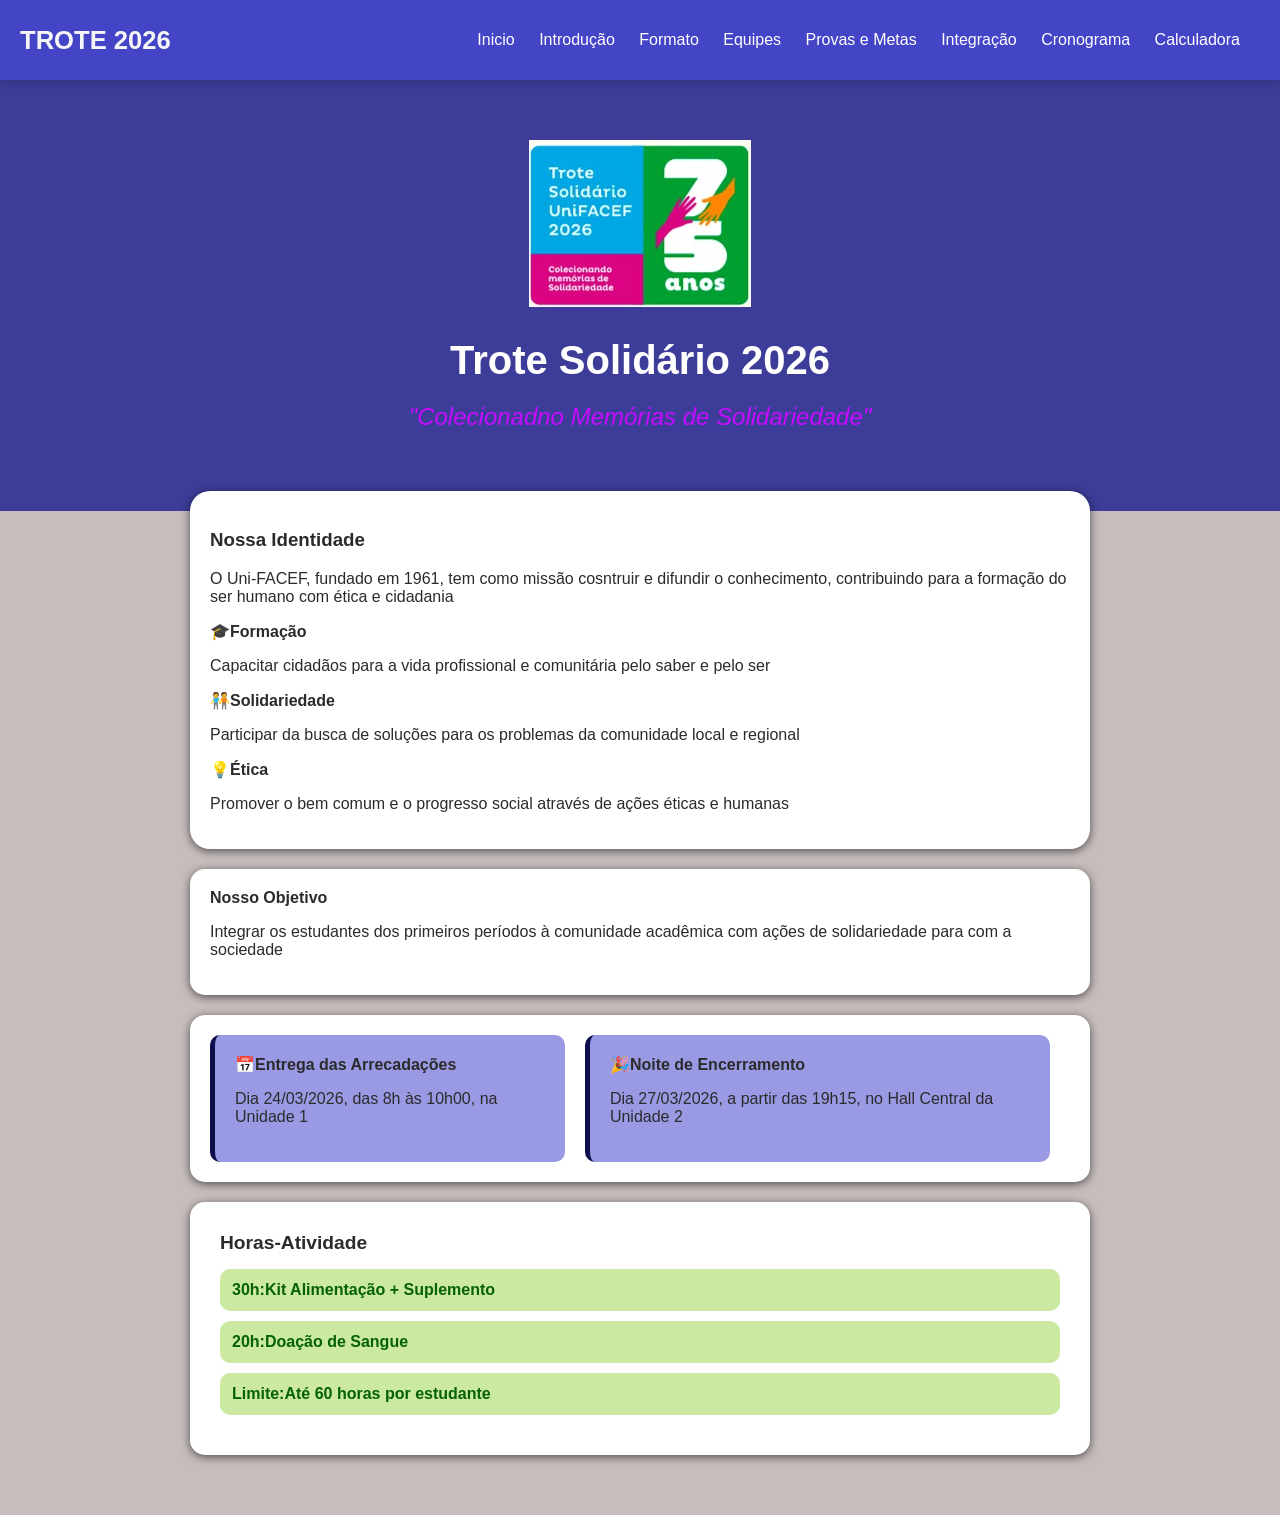
==== index.html @ eab3a76e "Site do Trote" ====
<!DOCTYPE html>
<html lang="pt-br">
    <head>
        <meta charset="UTF-8">
        <meta name="viewport" content="width=device-width, initial-scale=1.0">
        <title>Trote Solidário</title>
        <link rel="stylesheet" href="style.css">
    </head>
    <body>
        <nav class="menu"><!--Menu de navegação-->
            <div class="menu-container">
                <a href="index.html" class="menu-logo">TROTE 2026</a>
                <ul>
                    <li class="lista"><a href="index.html"> Inicio</a></li>
                    <li class="lista"><a href="introdução.html"> Introdução</a></li>
                    <li class="lista"><a href="formato.html"> Formato</a></li>
                    <li class="lista"><a href="equipes.html"> Equipes</a></li>
                    <li class="lista"><a href="provas.html"> Provas e Metas</a></li>
                    <li class="lista"><a href="integracao.html"> Integração</a></li>
                    <li class="lista"><a href="cronograma.html"> Cronograma</a></li>
                    <li class="lista"><a href="calculadora.html"> Calculadora</a></li>
                </ul>
            </div>
        </nav>
        <header class="cabecalho">
            <div class="cabecalho-container">
                <img src="Troteimage.jpeg" alt="Não apareceu a imagem" class="cb-logo">
                <h1>Trote Solidário 2026</h1>
                <h2>"Colecionadno Memórias de Solidariedade"</h2>
            </div>
        </header>
        <main class="principal">
            <section class="missao-valores">
                <h3>Nossa Identidade</h3>
                <p>O Uni-FACEF, fundado em 1961, tem como missão cosntruir e difundir o 
                conhecimento, contribuindo para a formação do ser humano com ética e cidadania</p>
                <div class="pilares-container">
                    <div class="pilar">
                        <strong>🎓Formação</strong>
                        <p>Capacitar cidadãos para a vida profissional e comunitária pelo saber e pelo ser</p>
                    </div>
                    <div class="pilar">
                        <strong>🧑‍🤝‍🧑Solidariedade</strong>
                        <p>Participar da busca de soluções para os problemas da comunidade local e regional</p>
                    </div>
                    <div class="pilar">
                        <strong>💡Ética</strong>
                        <p>Promover o bem comum e o progresso social através de ações éticas e humanas</p>
                    </div>
                </div>

            </section>
            <section class="objetivo">
                <div>
                    <strong>Nosso Objetivo</strong>
                    <p>Integrar os estudantes dos primeiros períodos à comunidade acadêmica com ações de solidariedade para com a sociedade</p>
                </div>
            </section>
            <section class="arrecadacoes">
                <div class="encerramento">
                    <strong>📅Entrega das Arrecadações</strong>
                    <p>Dia 24/03/2026, das 8h às 10h00, na Unidade 1</p>
                </div>
                <div class="encerramento">
                    <strong>🎉Noite de Encerramento</strong>
                    <p>Dia 27/03/2026, a partir das 19h15, no Hall Central da Unidade 2</p>
                </div>
            </section>
            <section class="atividade-container">
                <strong class="hora">Horas-Atividade</strong>
                <div class="doacao">
                    <strong>30h:</strong>Kit Alimentação + Suplemento
                </div>
                <div class="doacao">
                    <strong>20h:</strong>Doação de Sangue
                </div>
                <div class="doacao">
                    <strong>Limite:</strong>Até 60 horas por estudante
                </div>
            </section>     
        </main>
    </body>
</html>
---- style.css ----
body{
    margin: 0; font-family: 'Segoe UI', sans-serif;
    background-color: rgb(199, 189, 189); color: rgb(44, 43, 43);

}
.menu{
    background-color: rgb(68, 68, 199); padding: 15px 0;
    position: sticky; top: 0; z-index: 1000; box-shadow: 0 2px 10px rgba(0, 0,0, 0.2);

}
.menu-container{
    max-width: 1000;
    margin: 0 auto;
    display: flex;
    align-items: center;
    justify-content: space-between;
    padding: 0 20px;
}
.menu-logo{
    color: whitesmoke;
    text-decoration: none;
    font-weight: bold;
    font-size: 1.6rem;
    text-transform: uppercase;
}
nav ul li a{
    color: white;
    text-decoration: none;
    transition: color 0.3s;
}
.lista{
    list-style: none;
    display: inline-block;
    margin-right: 20px;
    cursor: pointer;
    font-size: 1rem;
}
nav ul li a:hover{
    color: aqua;
}
.cabecalho{
    background-color: rgb(61, 61, 153); color: white; padding: 60px 20px; 
    text-align: center;
}
.cabecalho h1{
    font-size: 2.5rem; margin-bottom: 5px;
}
.cabecalho h2{
    font-weight: 300;
    font-style: italic;
    color: rgb(198, 12, 255);
}
.principal{
    max-width: 900px; margin: -40px auto 40px; padding: 20px; /*-40px subiu, auto */
}
.missao-valores{
    background-color: rgb(255, 255, 255);
    border-radius: 20px;
    box-shadow: 0 2px 10px rgba(0, 0,0, 0.6);
    padding: 20px;
    margin-bottom: 20px;
}
.objetivo{
    background-color: white;
    border-radius: 15px;
    box-shadow: 0 2px 10px rgba(0, 0,0, 0.6);
    padding: 20px;
    margin-bottom: 20px;

}
.arrecadacoes{
    background-color: white;
    border-radius: 15px;
    box-shadow: 0 2px 10px rgba(0, 0,0, 0.6);
    padding: 20px;
    margin-bottom: 20px;
    display: flex;
    justify-content: center;

    

}
.encerramento{
    background-color: rgb(153, 153, 228);
    padding: 20px;
    display: inline-block;
    margin-right: 20px;
    border-radius: 10px;
    border-left: 5px solid rgb(14, 14, 78);
}
.atividade-container{
    background-color: white;
    padding: 30px;
    box-shadow: 0 2px 10px rgba(0, 0,0, 0.6);
    border-radius: 15px;

}
.doacao{
    margin-bottom: 10px;
    color: rgb(4, 97, 4);
    background-color: rgb(204, 233, 162);
    padding: 12px;
    border-radius: 10px;
    font-weight: bold;
    transition: transform 0.3s ease;
    cursor: pointer;
}
.doacao:hover{
    transform: translateY(-3px);
}
.hora{
    font-size: 1.2rem;
    display: block;
    margin-bottom: 15px;
}
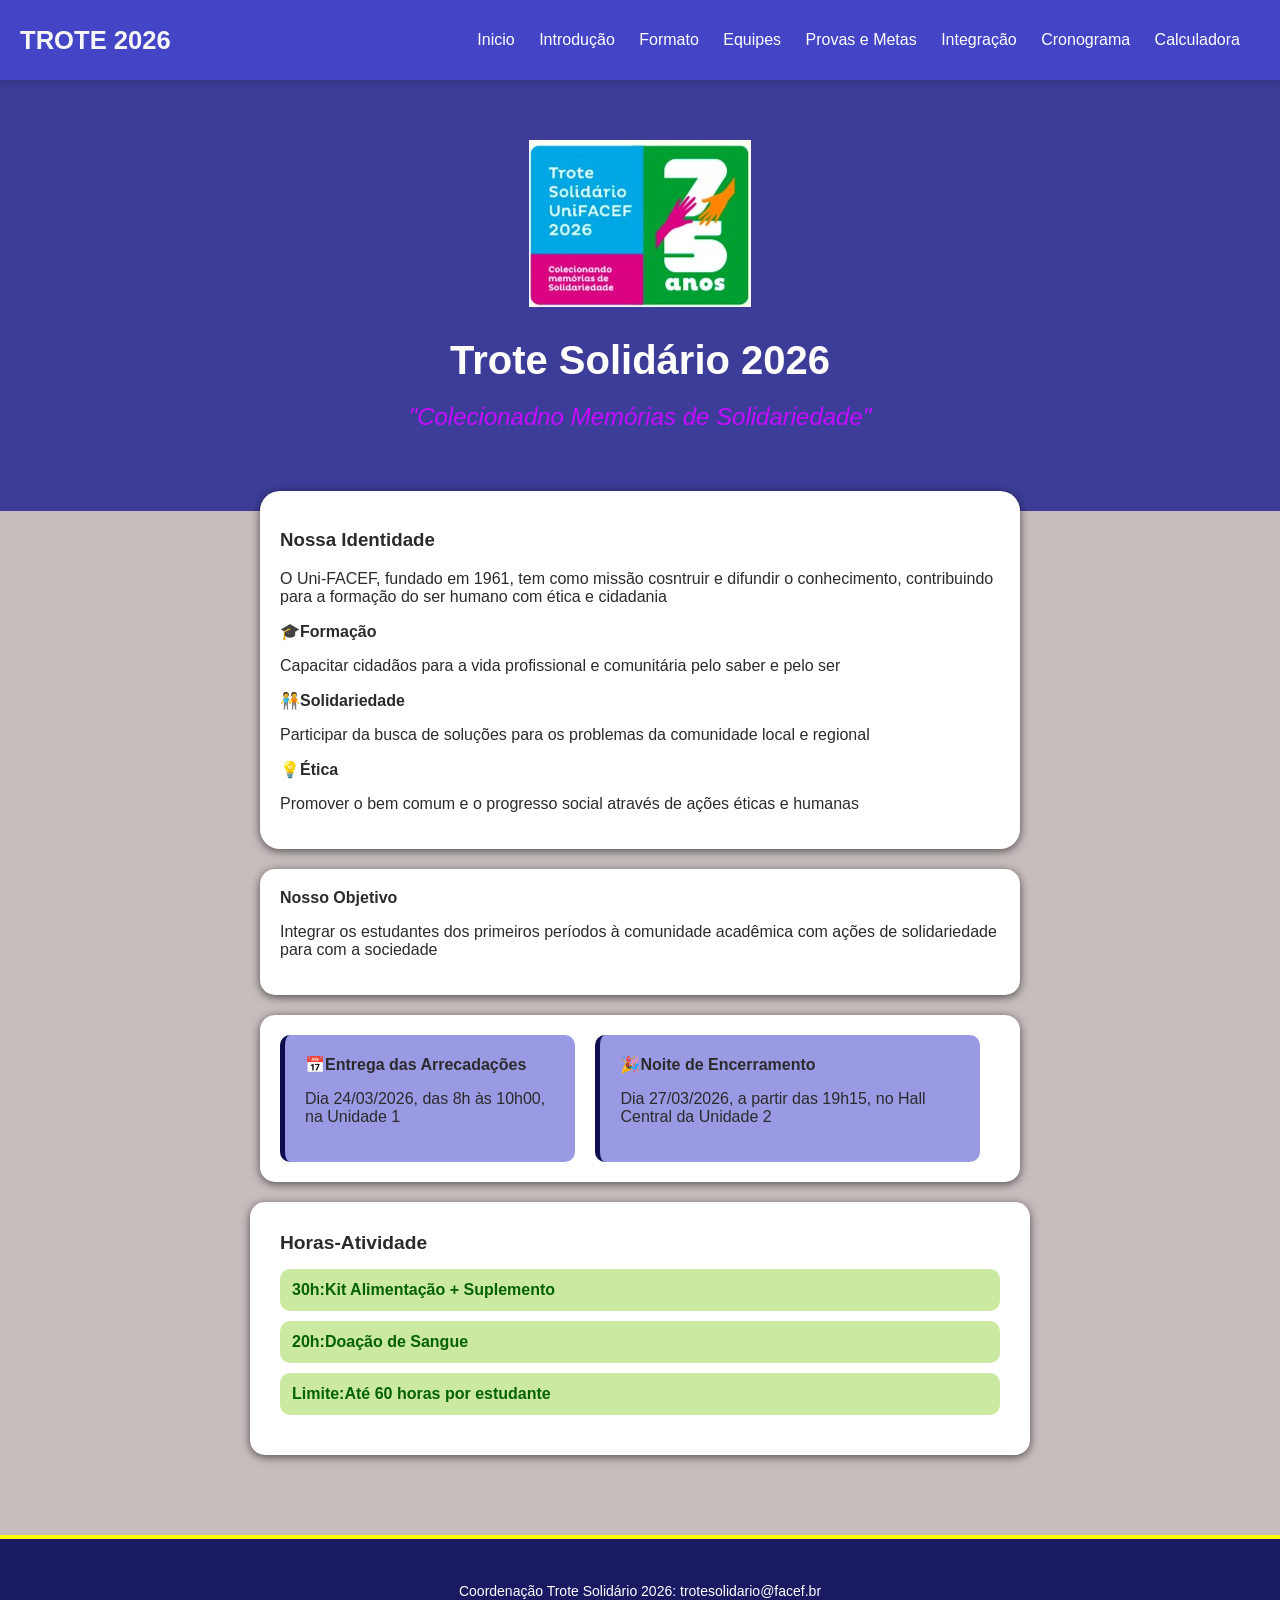
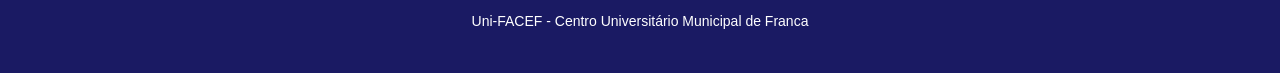
==== commit 70a5a404: "Site Trote" ====
--- a/index.html
+++ b/index.html
@@ -79,5 +79,9 @@
                 </div>
             </section>     
         </main>
+        <footer>
+            <p>Coordenação Trote Solidário 2026: trotesolidario@facef.br</p>
+            <p>Uni-FACEF - Centro Universitário Municipal de Franca</p>
+        </footer>
     </body>
 </html>
--- a/style.css
+++ b/style.css
@@ -51,7 +51,7 @@
     color: rgb(198, 12, 255);
 }
 .principal{
-    max-width: 900px; margin: -40px auto 40px; padding: 20px; /*-40px subiu, auto */
+    max-width: 900px; margin: -60px auto 40px; padding: 20px; /*-40px subiu, auto */
 }
 .missao-valores{
     background-color: rgb(255, 255, 255);
@@ -113,3 +113,199 @@
     display: block;
     margin-bottom: 15px;
 }
+.texto-introducao p {
+    line-height: 1.6; /* melhora a leitura de textos longos */
+    margin-bottom: 20px;
+    text-align: justify; /* alinhamento justificado - alinha à esquerda e à direta */
+}
+.lista-valores {
+    list-style: none;
+    padding: 0;
+}
+.lista-valores li {
+    background: #eef5ff;
+    padding: 15px;
+    margin-bottom: 10px;
+    border-radius: 8px;
+    border-left: 5px solid #1e3c72;
+}
+section {
+  
+    background: white;
+    margin-bottom: 20px;
+    padding: 20px 18px;
+    border-radius: 12px;
+    box-shadow: 0 5px 15px rgba(0,0,0,0.1);
+    margin-top: 20px;
+    width: 80%;
+    margin: 20px auto;
+}
+table{
+    width: 100%; border-collapse: collapse; margin-top: 20px;
+    background-color: white;
+}
+th,td{
+    padding: 15px; text-align: left; 
+    border-bottom: 1px solid #dddd;
+}
+th{
+    background-color: #2a5298;
+}
+.box-amarela{
+    width: 25px; height: 25px;
+    border-radius: 4px;
+    background-color: yellow;
+}
+.box-verde{
+    width: 25px; height: 25px;
+    border-radius: 4px;
+    background-color: rgb(30, 255, 0);
+}
+.box-laranja{
+    width: 25px; height: 25px;
+    border-radius: 4px;
+    background-color: rgb(255, 176, 5);
+}
+.box-lescuro{
+    width: 25px; height: 25px;
+    border-radius: 4px;
+    background-color: rgb(255, 94, 0);
+}
+.box-preto{
+    width: 25px; height: 25px;
+    border-radius: 4px;
+    background-color: rgb(0, 0, 0);
+}
+.box-vermelho{
+    width: 25px; height: 25px;
+    border-radius: 4px;
+    background-color: rgb(255, 0, 0);
+}
+.box-rosa{
+    width: 25px; height: 25px;
+    border-radius: 4px;
+    background-color: rgb(187, 22, 146);
+}
+.box-roxo{
+    width: 25px; height: 25px;
+    border-radius: 4px;
+    background-color: rgb(112, 26, 86);
+}
+.box-cinza{
+    width: 25px; height: 25px;
+    border-radius: 4px;
+    background-color: rgb(124, 124, 119);
+}
+.lista-doacao{
+    background-color: rgb(214, 214, 126);
+    list-style: none;
+    border: 4px dashed #f0c36d;
+    padding: 15px;
+    border-radius: 10px;
+    margin: 0;
+}
+.sup{
+    border-left: 3px solid red;
+    background-color: #f5acac;
+}
+.amarelo{
+    color: rgb(202, 202, 104);
+}
+.amarelo-container{
+    background-color:#ebeaac;
+    border-left: 3px solid yellow;
+}
+footer {
+    background-color: rgb(26, 26, 99);
+    color: white;
+    padding: 30px 20px;
+    text-align: center;
+    border-top: solid yellow 4px;
+    font-size: 14px;
+}
+.evento{
+    margin-bottom: 25px;
+    position: relative; /*move o elemento html se alterar elementos ao lado*/
+
+}
+.evento::before{/*elemento fantasma aparece como 1 elemento*/
+    content: "";/*modo arquiteto*/
+    width: 12px;
+    height: 12px;
+    background: rgb(255, 0, 0);
+    border-radius: 50%;
+    position: absolute;
+    left: -15px;
+    top: 5px;
+}
+.timeline{
+    border-left: 3px solid blue;
+    padding-left: 7px;
+    margin-top: 20px;
+}
+.grid-locais{
+    display: flex;
+    gap: 20px;
+}
+.unidade{
+    flex: 1;
+    background: rgb(221, 217, 217);
+    padding: 15px;
+    border-radius: 8px;
+    border: 1px solid whitesmoke;
+}
+.unidade h4{
+    color: rgb(24, 24, 133);
+    margin-top: 0;
+}
+.tabela-etapas{
+    width: 100%;
+    border-collapse: collapse;
+    background-color: #f5f5f5;
+    border-radius: 8px;
+}
+.tabela-etapas th{
+    background-color: #1e3f75;
+    color: white;
+    padding: 12px;
+}
+.tabela-etapas td{
+    padding: 10px;
+    border-bottom: 1px solid #ddd;
+}
+.lista-medalha{
+    list-style: none;
+    padding: 0;
+}
+.lista-medalha li{
+    background-color: rgb(174, 174, 202);
+    border-left: 3px solid rgb(49, 49, 92);
+    border-radius: 8px;
+    padding: 15px;
+    margin-bottom: 12px;
+}
+.honra{
+    background-color: #e2e1b8;
+    border-left: solid 3px yellow;
+}
+.grid-formato{
+    display: flex;
+    gap:20px;
+    margin-top: 20px;
+    align-items: center;
+    max-width: 1100px;
+    margin: auto;
+}
+.etapa{
+    flex: 1;
+    background: rgb(209, 208, 214);
+    padding: 20px;
+    border-radius: 8px;
+    border-left: 5px solid rgb(49, 54, 85);
+}
+.cor-amarelo{
+    list-style: none;
+    color: #bbb156;
+    padding-left: 0;
+    margin-left: 0;
+}
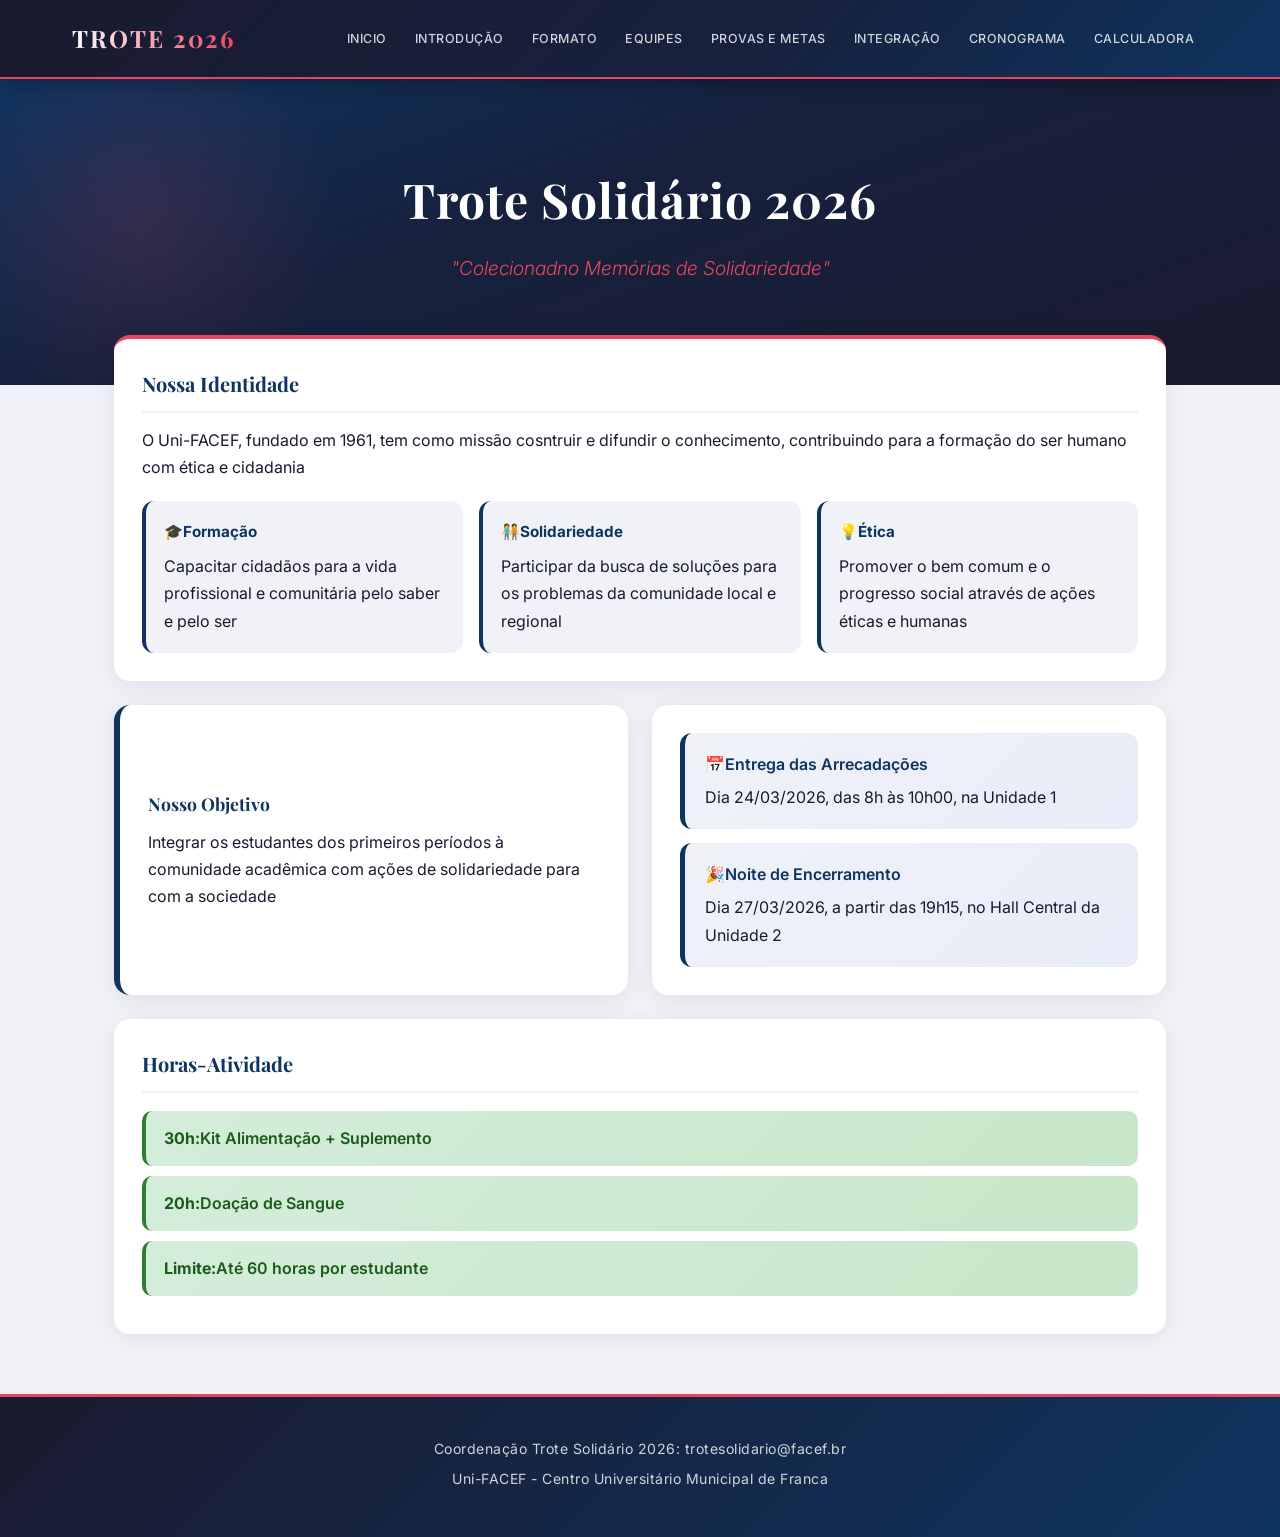
==== commit d7e1b278: "site final" ====
--- a/index.html
+++ b/index.html
@@ -4,7 +4,9 @@
         <meta charset="UTF-8">
         <meta name="viewport" content="width=device-width, initial-scale=1.0">
         <title>Trote Solidário</title>
-        <link rel="stylesheet" href="style.css">
+        <link rel="preconnect" href="https://fonts.googleapis.com">
+    <link rel="preconnect" href="https://fonts.gstatic.com" crossorigin>
+    <link rel="stylesheet" href="style.css">
     </head>
     <body>
         <nav class="menu"><!--Menu de navegação-->
@@ -24,12 +26,11 @@
         </nav>
         <header class="cabecalho">
             <div class="cabecalho-container">
-                <img src="Troteimage.jpeg" alt="Não apareceu a imagem" class="cb-logo">
                 <h1>Trote Solidário 2026</h1>
                 <h2>"Colecionadno Memórias de Solidariedade"</h2>
             </div>
         </header>
-        <main class="principal">
+        <main class="principal index-principal">
             <section class="missao-valores">
                 <h3>Nossa Identidade</h3>
                 <p>O Uni-FACEF, fundado em 1961, tem como missão cosntruir e difundir o 
--- a/style.css
+++ b/style.css
@@ -1,311 +1,661 @@
-body{
-    margin: 0; font-family: 'Segoe UI', sans-serif;
-    background-color: rgb(199, 189, 189); color: rgb(44, 43, 43);
-
-}
-.menu{
-    background-color: rgb(68, 68, 199); padding: 15px 0;
-    position: sticky; top: 0; z-index: 1000; box-shadow: 0 2px 10px rgba(0, 0,0, 0.2);
-
-}
-.menu-container{
-    max-width: 1000;
+@import url('https://fonts.googleapis.com/css2?family=Inter:wght@300;400;500;600;700&family=Playfair+Display:wght@700&display=swap');
+
+/* ── Reset & Base ── */
+*, *::before, *::after { box-sizing: border-box; margin: 0; padding: 0; }
+
+body {
+    font-family: 'Inter', sans-serif;
+    background: #f0f2f8;
+    color: #1a1a2e;
+    line-height: 1.7;
+}
+
+/* ── Menu ── */
+.menu {
+    background: linear-gradient(135deg, #1a1a2e 0%, #16213e 60%, #0f3460 100%);
+    padding: 0;
+    position: sticky;
+    top: 0;
+    z-index: 1000;
+    box-shadow: 0 4px 20px rgba(0,0,0,0.3);
+    border-bottom: 2px solid #e94560;
+}
+
+.menu-container {
+    max-width: 1200px;
     margin: 0 auto;
     display: flex;
     align-items: center;
     justify-content: space-between;
-    padding: 0 20px;
-}
-.menu-logo{
-    color: whitesmoke;
+    padding: 0 32px;
+}
+
+.menu-logo {
+    color: #ffffff;
     text-decoration: none;
-    font-weight: bold;
-    font-size: 1.6rem;
+    font-family: 'Playfair Display', serif;
+    font-weight: 700;
+    font-size: 1.5rem;
+    letter-spacing: 2px;
+    padding: 18px 0;
     text-transform: uppercase;
-}
-nav ul li a{
+    background: linear-gradient(90deg, #fff, #e94560);
+    background-clip: text;
+    -webkit-background-clip: text;
+    -webkit-text-fill-color: transparent;
+}
+
+nav ul {
+    display: flex;
+    list-style: none;
+    gap: 0;
+    margin: 0;
+    padding: 0;
+}
+
+.lista {
+    list-style: none;
+    margin: 0;
+    cursor: pointer;
+    font-size: 0.82rem;
+    font-weight: 500;
+    letter-spacing: 0.5px;
+}
+
+nav ul li a {
+    color: rgba(255,255,255,0.8);
+    text-decoration: none;
+    transition: all 0.25s;
+    padding: 20px 14px;
+    display: block;
+    text-transform: uppercase;
+    font-size: 0.78rem;
+}
+
+nav ul li a:hover {
+    color: #e94560;
+    background: rgba(233,69,96,0.08);
+}
+
+/* ── Cabeçalho ── */
+.cabecalho {
+    background: linear-gradient(160deg, #0f3460 0%, #16213e 40%, #1a1a2e 100%);
     color: white;
-    text-decoration: none;
-    transition: color 0.3s;
-}
-.lista{
-    list-style: none;
-    display: inline-block;
-    margin-right: 20px;
-    cursor: pointer;
-    font-size: 1rem;
-}
-nav ul li a:hover{
-    color: aqua;
-}
-.cabecalho{
-    background-color: rgb(61, 61, 153); color: white; padding: 60px 20px; 
+    padding: 80px 20px 100px;
     text-align: center;
-}
-.cabecalho h1{
-    font-size: 2.5rem; margin-bottom: 5px;
-}
-.cabecalho h2{
+    position: relative;
+    overflow: hidden;
+}
+
+.cabecalho::before {
+    content: '';
+    position: absolute;
+    top: -60px; left: -60px;
+    width: 400px; height: 400px;
+    background: radial-gradient(circle, rgba(233,69,96,0.15) 0%, transparent 70%);
+    border-radius: 50%;
+}
+
+.cabecalho-container { position: relative; z-index: 1; }
+
+.cb-logo {
+    width: 100px; height: 100px;
+    object-fit: cover;
+    border-radius: 50%;
+    border: 3px solid #e94560;
+    margin-bottom: 20px;
+    box-shadow: 0 0 30px rgba(233,69,96,0.4);
+}
+
+.cabecalho h1 {
+    font-family: 'Playfair Display', serif;
+    font-size: 3rem;
+    margin-bottom: 12px;
+    letter-spacing: 1px;
+}
+
+.cabecalho h2 {
     font-weight: 300;
     font-style: italic;
-    color: rgb(198, 12, 255);
-}
-.principal{
-    max-width: 900px; margin: -60px auto 40px; padding: 20px; /*-40px subiu, auto */
-}
-.missao-valores{
-    background-color: rgb(255, 255, 255);
-    border-radius: 20px;
-    box-shadow: 0 2px 10px rgba(0, 0,0, 0.6);
-    padding: 20px;
-    margin-bottom: 20px;
-}
-.objetivo{
-    background-color: white;
-    border-radius: 15px;
-    box-shadow: 0 2px 10px rgba(0, 0,0, 0.6);
-    padding: 20px;
-    margin-bottom: 20px;
-
-}
-.arrecadacoes{
-    background-color: white;
-    border-radius: 15px;
-    box-shadow: 0 2px 10px rgba(0, 0,0, 0.6);
-    padding: 20px;
-    margin-bottom: 20px;
-    display: flex;
+    color: #e94560;
+    font-size: 1.2rem;
+}
+
+/* ── Principal (grid 2 col) ── */
+.principal {
+    max-width: 1100px;
+    margin: -50px auto 60px;
+    padding: 0 24px;
+    position: relative;
+    z-index: 2;
+    display: grid;
+    grid-template-columns: 1fr 1fr;
+    gap: 24px;
+}
+
+/* ── Sections genéricas ── */
+section {
+    background: white;
+    border-radius: 16px;
+    box-shadow: 0 4px 24px rgba(0,0,0,0.08);
+    padding: 28px;
+    margin: 0;
+    width: auto;
+    transition: transform 0.2s, box-shadow 0.2s;
+}
+
+section:hover {
+    transform: translateY(-3px);
+    box-shadow: 0 8px 32px rgba(0,0,0,0.12);
+}
+
+section h3, section h1 {
+    font-family: 'Playfair Display', serif;
+    color: #0f3460;
+    font-size: 1.25rem;
+    margin-bottom: 14px;
+    padding-bottom: 10px;
+    border-bottom: 2px solid #f0f2f8;
+}
+
+/* ── Missão-valores (full width) ── */
+.missao-valores {
+    background: white;
+    border-radius: 16px;
+    box-shadow: 0 4px 24px rgba(0,0,0,0.08);
+    padding: 28px;
+    grid-column: 1 / -1;
+    border-top: 4px solid #e94560;
+    margin: 0;
+    transition: transform 0.2s, box-shadow 0.2s;
+}
+
+.missao-valores:hover {
+    transform: translateY(-3px);
+    box-shadow: 0 8px 32px rgba(0,0,0,0.12);
+}
+
+.missao-valores h3 {
+    font-family: 'Playfair Display', serif;
+    color: #0f3460;
+    font-size: 1.25rem;
+    margin-bottom: 14px;
+    padding-bottom: 10px;
+    border-bottom: 2px solid #f0f2f8;
+}
+
+.pilares-container {
+    display: flex;
+    gap: 16px;
+    margin-top: 20px;
+}
+
+.pilar {
+    flex: 1;
+    background: #f0f2f8;
+    border-radius: 12px;
+    padding: 18px;
+    border-left: 4px solid #0f3460;
+}
+
+.pilar strong {
+    display: block;
+    color: #0f3460;
+    margin-bottom: 8px;
+    font-size: 0.95rem;
+}
+
+/* ── Objetivo ── */
+.objetivo {
+    background: white;
+    border-radius: 16px;
+    box-shadow: 0 4px 24px rgba(0,0,0,0.08);
+    padding: 28px;
+    margin: 0;
+    display: flex;
+    align-items: center;
+    border-left: 6px solid #0f3460;
+    transition: transform 0.2s, box-shadow 0.2s;
+}
+
+.objetivo:hover {
+    transform: translateY(-3px);
+    box-shadow: 0 8px 32px rgba(0,0,0,0.12);
+}
+
+.objetivo strong {
+    font-family: 'Playfair Display', serif;
+    font-size: 1.1rem;
+    color: #0f3460;
+    display: block;
+    margin-bottom: 10px;
+}
+
+/* ── Arrecadações ── */
+.arrecadacoes {
+    background: white;
+    border-radius: 16px;
+    box-shadow: 0 4px 24px rgba(0,0,0,0.08);
+    padding: 28px;
+    margin: 0;
+    display: flex;
+    flex-direction: column;
+    gap: 14px;
     justify-content: center;
-
-    
-
-}
-.encerramento{
-    background-color: rgb(153, 153, 228);
-    padding: 20px;
-    display: inline-block;
-    margin-right: 20px;
+    transition: transform 0.2s, box-shadow 0.2s;
+}
+
+.arrecadacoes:hover {
+    transform: translateY(-3px);
+    box-shadow: 0 8px 32px rgba(0,0,0,0.12);
+}
+
+.encerramento {
+    background: linear-gradient(135deg, #f0f2f8, #e8ecf8);
+    padding: 18px 20px;
+    border-radius: 12px;
+    border-left: 5px solid #0f3460;
+    margin: 0;
+    display: block;
+}
+
+.encerramento strong {
+    display: block;
+    color: #0f3460;
+    margin-bottom: 6px;
+    font-weight: 600;
+}
+
+/* ── Atividade Container (full width) ── */
+.atividade-container {
+    background: white;
+    padding: 28px;
+    box-shadow: 0 4px 24px rgba(0,0,0,0.08);
+    border-radius: 16px;
+    margin: 0;
+    grid-column: 1 / -1;
+}
+
+.hora {
+    font-family: 'Playfair Display', serif;
+    font-size: 1.25rem;
+    display: block;
+    margin-bottom: 18px;
+    color: #0f3460;
+    border-bottom: 2px solid #f0f2f8;
+    padding-bottom: 10px;
+}
+
+.doacao {
+    margin-bottom: 10px;
+    color: #1a5c1a;
+    background: linear-gradient(135deg, #d4edda, #c8e6c9);
+    padding: 14px 18px;
     border-radius: 10px;
-    border-left: 5px solid rgb(14, 14, 78);
-}
-.atividade-container{
-    background-color: white;
-    padding: 30px;
-    box-shadow: 0 2px 10px rgba(0, 0,0, 0.6);
-    border-radius: 15px;
-
-}
-.doacao{
-    margin-bottom: 10px;
-    color: rgb(4, 97, 4);
-    background-color: rgb(204, 233, 162);
-    padding: 12px;
-    border-radius: 10px;
-    font-weight: bold;
-    transition: transform 0.3s ease;
+    font-weight: 600;
+    transition: transform 0.25s, box-shadow 0.25s;
     cursor: pointer;
-}
-.doacao:hover{
-    transform: translateY(-3px);
-}
-.hora{
-    font-size: 1.2rem;
-    display: block;
-    margin-bottom: 15px;
-}
+    border-left: 4px solid #2e7d32;
+}
+
+.doacao:hover {
+    transform: translateX(6px);
+    box-shadow: 4px 0 16px rgba(46,125,50,0.2);
+}
+
+/* ── Texto introdução ── */
 .texto-introducao p {
-    line-height: 1.6; /* melhora a leitura de textos longos */
-    margin-bottom: 20px;
-    text-align: justify; /* alinhamento justificado - alinha à esquerda e à direta */
-}
+    line-height: 1.8;
+    margin-bottom: 16px;
+    text-align: justify;
+    color: #444;
+}
+
 .lista-valores {
     list-style: none;
     padding: 0;
 }
+
 .lista-valores li {
-    background: #eef5ff;
-    padding: 15px;
+    background: #f0f2f8;
+    padding: 14px 18px;
     margin-bottom: 10px;
-    border-radius: 8px;
-    border-left: 5px solid #1e3c72;
-}
-section {
-  
-    background: white;
-    margin-bottom: 20px;
-    padding: 20px 18px;
+    border-radius: 10px;
+    border-left: 5px solid #0f3460;
+    transition: transform 0.2s;
+}
+
+.lista-valores li:hover { transform: translateX(4px); }
+
+/* ── Tables ── */
+table {
+    width: 100%;
+    border-collapse: collapse;
+    margin-top: 20px;
+    background: white;
     border-radius: 12px;
-    box-shadow: 0 5px 15px rgba(0,0,0,0.1);
-    margin-top: 20px;
-    width: 80%;
-    margin: 20px auto;
-}
-table{
-    width: 100%; border-collapse: collapse; margin-top: 20px;
-    background-color: white;
-}
-th,td{
-    padding: 15px; text-align: left; 
-    border-bottom: 1px solid #dddd;
-}
-th{
-    background-color: #2a5298;
-}
-.box-amarela{
-    width: 25px; height: 25px;
-    border-radius: 4px;
-    background-color: yellow;
-}
-.box-verde{
-    width: 25px; height: 25px;
-    border-radius: 4px;
-    background-color: rgb(30, 255, 0);
-}
-.box-laranja{
-    width: 25px; height: 25px;
-    border-radius: 4px;
-    background-color: rgb(255, 176, 5);
-}
-.box-lescuro{
-    width: 25px; height: 25px;
-    border-radius: 4px;
-    background-color: rgb(255, 94, 0);
-}
-.box-preto{
-    width: 25px; height: 25px;
-    border-radius: 4px;
-    background-color: rgb(0, 0, 0);
-}
-.box-vermelho{
-    width: 25px; height: 25px;
-    border-radius: 4px;
-    background-color: rgb(255, 0, 0);
-}
-.box-rosa{
-    width: 25px; height: 25px;
-    border-radius: 4px;
-    background-color: rgb(187, 22, 146);
-}
-.box-roxo{
-    width: 25px; height: 25px;
-    border-radius: 4px;
-    background-color: rgb(112, 26, 86);
-}
-.box-cinza{
-    width: 25px; height: 25px;
-    border-radius: 4px;
-    background-color: rgb(124, 124, 119);
-}
-.lista-doacao{
-    background-color: rgb(214, 214, 126);
+    overflow: hidden;
+    box-shadow: 0 2px 12px rgba(0,0,0,0.06);
+}
+
+th, td {
+    padding: 14px 18px;
+    text-align: left;
+    border-bottom: 1px solid #eee;
+    font-size: 0.9rem;
+}
+
+th {
+    background: linear-gradient(135deg, #0f3460, #16213e);
+    color: white;
+    font-weight: 600;
+    letter-spacing: 0.5px;
+    font-size: 0.82rem;
+    text-transform: uppercase;
+}
+
+tr:hover td { background: #f8f9ff; }
+
+/* ── Color boxes ── */
+.box-amarela, .box-verde, .box-laranja, .box-lescuro,
+.box-preto, .box-vermelho, .box-rosa, .box-roxo, .box-cinza {
+    width: 28px; height: 28px;
+    border-radius: 6px;
+    box-shadow: 0 2px 6px rgba(0,0,0,0.2);
+}
+.box-amarela  { background: #f7d94c; }
+.box-verde    { background: #2ecc71; }
+.box-laranja  { background: #f39c12; }
+.box-lescuro  { background: #e67e22; }
+.box-preto    { background: #2c2c2c; }
+.box-vermelho { background: #e74c3c; }
+.box-rosa     { background: #d63185; }
+.box-roxo     { background: #8e44ad; }
+.box-cinza    { background: #95a5a6; }
+
+/* ── Lista doação ── */
+.lista-doacao {
+    background: linear-gradient(135deg, #fef9c3, #fef08a);
     list-style: none;
-    border: 4px dashed #f0c36d;
-    padding: 15px;
-    border-radius: 10px;
-    margin: 0;
-}
-.sup{
-    border-left: 3px solid red;
-    background-color: #f5acac;
-}
-.amarelo{
-    color: rgb(202, 202, 104);
-}
-.amarelo-container{
-    background-color:#ebeaac;
-    border-left: 3px solid yellow;
-}
+    border: 3px dashed #f0c36d;
+    padding: 18px;
+    border-radius: 12px;
+    margin: 0;
+}
+
+/* ── Sup / Amarelo ── */
+.sup {
+    border-left: 4px solid #e74c3c;
+    background: #fde8e8;
+    border-radius: 0 8px 8px 0;
+    padding-left: 12px;
+}
+
+.amarelo { color: #b8860b; }
+
+.amarelo-container {
+    background: linear-gradient(135deg, #fffde7, #fff9c4);
+    border-left: 4px solid #f7d94c;
+    border-radius: 0 10px 10px 0;
+    padding: 12px 16px;
+}
+
+/* ── Footer ── */
 footer {
-    background-color: rgb(26, 26, 99);
-    color: white;
-    padding: 30px 20px;
+    background: linear-gradient(135deg, #1a1a2e 0%, #0f3460 100%);
+    color: rgba(255,255,255,0.8);
+    padding: 40px 24px;
     text-align: center;
-    border-top: solid yellow 4px;
-    font-size: 14px;
-}
-.evento{
-    margin-bottom: 25px;
-    position: relative; /*move o elemento html se alterar elementos ao lado*/
-
-}
-.evento::before{/*elemento fantasma aparece como 1 elemento*/
-    content: "";/*modo arquiteto*/
-    width: 12px;
-    height: 12px;
-    background: rgb(255, 0, 0);
+    border-top: 3px solid #e94560;
+    font-size: 0.88rem;
+    letter-spacing: 0.5px;
+}
+
+footer p { margin-bottom: 6px; }
+
+/* ── Evento / Timeline ── */
+.evento {
+    margin-bottom: 28px;
+    position: relative;
+    padding-left: 6px;
+}
+
+.evento::before {
+    content: "";
+    width: 14px; height: 14px;
+    background: #e94560;
     border-radius: 50%;
     position: absolute;
-    left: -15px;
-    top: 5px;
-}
-.timeline{
-    border-left: 3px solid blue;
-    padding-left: 7px;
+    left: -18px; top: 5px;
+    box-shadow: 0 0 0 3px rgba(233,69,96,0.2);
+}
+
+.timeline {
+    border-left: 3px solid #0f3460;
+    padding-left: 20px;
     margin-top: 20px;
 }
-.grid-locais{
+
+/* ── Grid locais ── */
+.grid-locais {
     display: flex;
     gap: 20px;
 }
-.unidade{
+
+.unidade {
     flex: 1;
-    background: rgb(221, 217, 217);
-    padding: 15px;
-    border-radius: 8px;
-    border: 1px solid whitesmoke;
-}
-.unidade h4{
-    color: rgb(24, 24, 133);
+    background: #f0f2f8;
+    padding: 18px;
+    border-radius: 12px;
+    border: 1px solid #e0e4f0;
+    transition: transform 0.2s;
+}
+
+.unidade:hover { transform: translateY(-3px); }
+
+.unidade h4 {
+    color: #0f3460;
     margin-top: 0;
-}
-.tabela-etapas{
+    font-size: 1rem;
+    margin-bottom: 10px;
+}
+
+/* ── Tabela etapas ── */
+.tabela-etapas {
     width: 100%;
     border-collapse: collapse;
-    background-color: #f5f5f5;
-    border-radius: 8px;
-}
-.tabela-etapas th{
-    background-color: #1e3f75;
+    background: white;
+    border-radius: 12px;
+    overflow: hidden;
+    box-shadow: 0 2px 12px rgba(0,0,0,0.06);
+}
+
+.tabela-etapas th {
+    background: linear-gradient(135deg, #0f3460, #16213e);
     color: white;
-    padding: 12px;
-}
-.tabela-etapas td{
-    padding: 10px;
-    border-bottom: 1px solid #ddd;
-}
-.lista-medalha{
+    padding: 14px 18px;
+    font-size: 0.82rem;
+    text-transform: uppercase;
+    letter-spacing: 0.5px;
+}
+
+.tabela-etapas td {
+    padding: 12px 18px;
+    border-bottom: 1px solid #eee;
+    font-size: 0.9rem;
+}
+
+/* ── Lista medalha ── */
+.lista-medalha {
     list-style: none;
     padding: 0;
 }
-.lista-medalha li{
-    background-color: rgb(174, 174, 202);
-    border-left: 3px solid rgb(49, 49, 92);
-    border-radius: 8px;
-    padding: 15px;
+
+.lista-medalha li {
+    background: linear-gradient(135deg, #ede9f7, #e0d9f5);
+    border-left: 4px solid #0f3460;
+    border-radius: 10px;
+    padding: 14px 18px;
     margin-bottom: 12px;
-}
-.honra{
-    background-color: #e2e1b8;
-    border-left: solid 3px yellow;
-}
-.grid-formato{
-    display: flex;
-    gap:20px;
+    transition: transform 0.2s;
+}
+
+.lista-medalha li:hover { transform: translateX(4px); }
+
+/* ── Honra ── */
+.honra {
+    background: linear-gradient(135deg, #fffde7, #fff9c4) !important;
+    border-left: 4px solid #f7d94c !important;
+}
+
+/* ── Grid formato ── */
+.grid-formato {
+    display: flex;
+    gap: 20px;
     margin-top: 20px;
-    align-items: center;
+    align-items: stretch;
     max-width: 1100px;
-    margin: auto;
-}
-.etapa{
+    margin: 20px auto 0;
+}
+
+.etapa {
     flex: 1;
-    background: rgb(209, 208, 214);
-    padding: 20px;
-    border-radius: 8px;
-    border-left: 5px solid rgb(49, 54, 85);
-}
-.cor-amarelo{
+    background: white;
+    padding: 24px;
+    border-radius: 14px;
+    border-top: 4px solid #0f3460;
+    box-shadow: 0 4px 20px rgba(0,0,0,0.07);
+    transition: transform 0.2s;
+}
+
+.etapa:hover { transform: translateY(-4px); }
+
+.etapa h3 {
+    color: #0f3460;
+    font-family: 'Playfair Display', serif;
+    margin-bottom: 12px;
+}
+
+/* ── Cor amarelo list ── */
+.cor-amarelo {
     list-style: none;
-    color: #bbb156;
+    color: #92810a;
     padding-left: 0;
     margin-left: 0;
-}+}
+
+/* ── Form / Calculadora ── */
+.form-group {
+    margin-bottom: 18px;
+    display: flex;
+    flex-direction: column;
+    gap: 6px;
+}
+
+.form-group label {
+    font-weight: 600;
+    font-size: 0.88rem;
+    color: #0f3460;
+    text-transform: uppercase;
+    letter-spacing: 0.5px;
+}
+
+input, select {
+    padding: 10px 14px;
+    border-radius: 8px;
+    border: 2px solid #e0e4f0;
+    width: 140px;
+    font-family: 'Inter', sans-serif;
+    font-size: 0.95rem;
+    transition: border-color 0.2s;
+    background: #f8f9ff;
+}
+
+input:focus, select:focus {
+    outline: none;
+    border-color: #0f3460;
+    background: white;
+}
+
+button {
+    background: linear-gradient(135deg, #0f3460, #16213e);
+    color: white;
+    padding: 12px 28px;
+    border: none;
+    border-radius: 8px;
+    cursor: pointer;
+    font-weight: 600;
+    font-family: 'Inter', sans-serif;
+    font-size: 0.9rem;
+    letter-spacing: 0.5px;
+    text-transform: uppercase;
+    transition: transform 0.2s, box-shadow 0.2s;
+}
+
+button:hover {
+    transform: translateY(-2px);
+    box-shadow: 0 6px 20px rgba(15,52,96,0.3);
+}
+
+.resultado-box {
+    margin-top: 20px;
+    padding: 18px;
+    background: linear-gradient(135deg, #f0f2f8, #e8ecf8);
+    border-left: 5px solid #0f3460;
+    font-weight: 700;
+    font-size: 1.1rem;
+    border-radius: 0 10px 10px 0;
+    color: #0f3460;
+}
+
+/* A introdução usa .principal mas não tem .cabecalho, então reseta o margin negativo */
+main.principal:not(.index-principal) {
+    margin-top: 0;
+}
+
+/* ── main sem classe (demais páginas) ── */
+main:not([class]) {
+    max-width: 1100px;
+    margin: 40px auto 60px;
+    padding: 0 24px;
+}
+
+main:not([class]) section {
+    margin-bottom: 24px;
+    width: auto;
+}
+
+/* ── Sobrescreve .principal quando NÃO é o index (sem hero) ── */
+.principal:not(.index-principal) {
+    margin-top: 0 !important;
+    display: block !important;
+    max-width: 1100px;
+    margin-left: auto;
+    margin-right: auto;
+    padding: 40px 24px 60px;
+}
+
+.principal:not(.index-principal) section {
+    margin-bottom: 24px;
+    width: auto;
+}
+
+/* As duas sections da introdução ficam lado a lado */
+.principal:not(.index-principal) {
+    display: grid !important;
+    grid-template-columns: 1fr 1fr;
+    gap: 24px;
+    margin-top: 40px !important;
+}
+
+/* ── main sem classe: layout padrão das páginas internas ── */
+body > main:not([class]) {
+    max-width: 1100px;
+    margin: 40px auto 60px;
+    padding: 0 24px;
+}
+
+body > main:not([class]) > section {
+    margin-bottom: 24px;
+    width: auto;
+}
